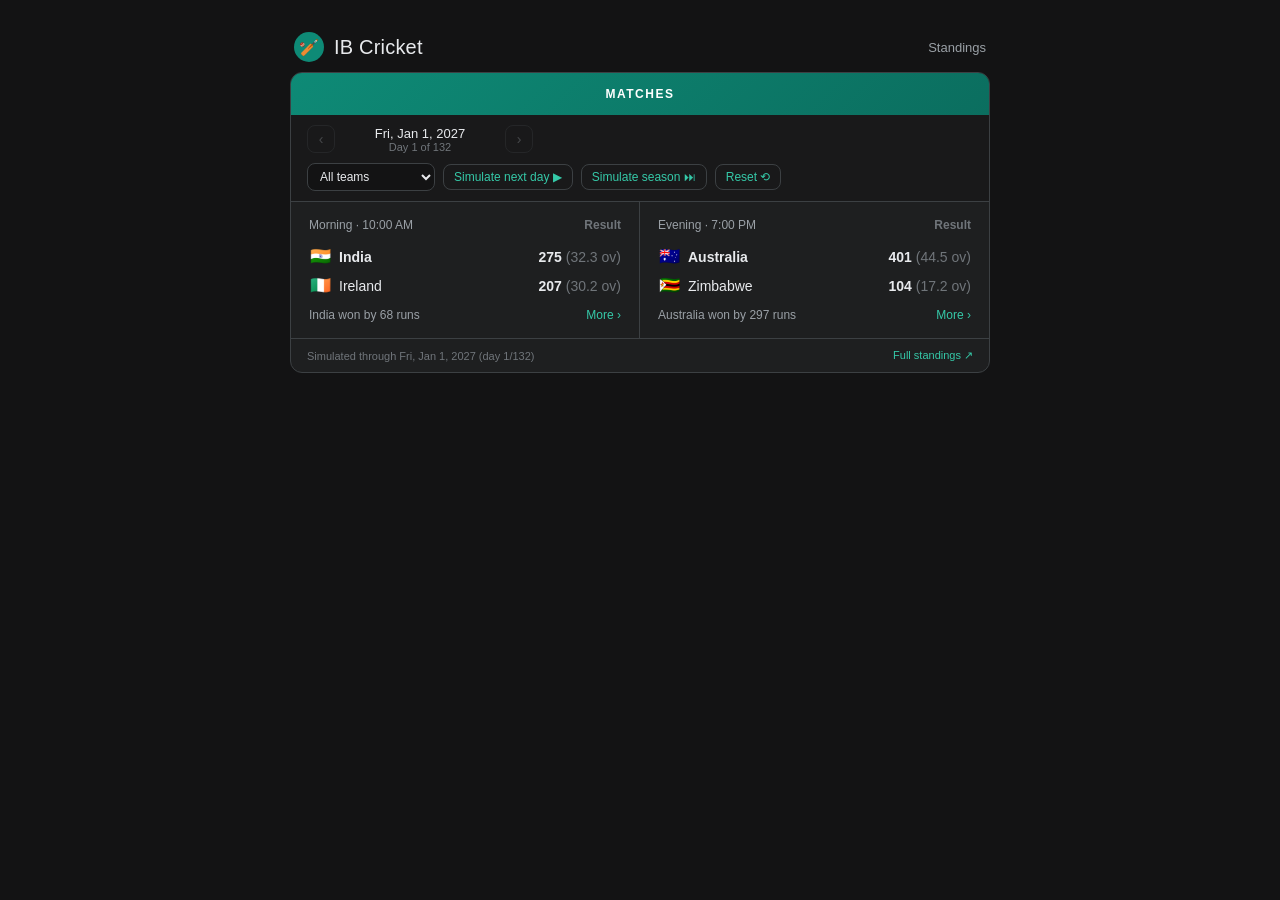
==== index.html @ 59e78767 "Build IB Cricket League 2027: 12-team schedule, sim engine, and site Ground-up build on an empty rep" ====
<!doctype html>
<html lang="en">
<head>
<meta charset="UTF-8" />
<meta name="viewport" content="width=device-width, initial-scale=1.0" />
<title>IB Cricket League 2027</title>
<link rel="icon" href="favicon.svg" />
<link rel="stylesheet" href="css/style.css" />
</head>
<body>
<div class="page">
  <div class="brand-row">
    <div class="brand">
      <div class="brand-badge">🏏</div>
      <div class="brand-name">IB Cricket</div>
    </div>
    <div class="brand-links">
      <a href="standings.html">Standings</a>
    </div>
  </div>

  <div class="card">
    <div class="card-header">MATCHES</div>

    <div class="toolbar">
      <div class="day-nav">
        <button id="prevDay" title="Previous day">‹</button>
        <div class="day-label" id="dayLabel">-</div>
        <button id="nextDay" title="Next day">›</button>
      </div>
      <div style="display:flex; gap:8px; align-items:center; flex-wrap:wrap;">
        <select id="teamFilter"></select>
        <button class="today-btn" id="simNextBtn">Simulate next day ▶</button>
        <button class="today-btn" id="simEndBtn">Simulate season ⏭</button>
        <button class="today-btn" id="resetBtn">Reset ⟲</button>
      </div>
    </div>

    <div id="matchArea"></div>

    <div class="card-footer">
      <span id="seasonProgress"></span>
      <a href="standings.html">Full standings ↗</a>
    </div>
  </div>
</div>

<script src="js/prng.js"></script>
<script src="js/data.js"></script>
<script src="js/schedule.js"></script>
<script src="js/simulate.js"></script>
<script src="js/season.js"></script>
<script src="js/home.js"></script>
</body>
</html>
---- css/style.css ----
:root {
  --bg: #131314;
  --card: #1e1f20;
  --border: #3c4043;
  --teal: #0e8a76;
  --teal-light: #35c9a8;
  --text: #e8eaed;
  --text-dim: #9aa0a6;
  --text-faint: #70757a;
  --red: #f28b82;
  --radius: 12px;
  font-family: "Google Sans", Roboto, Arial, Helvetica, sans-serif;
}

* {
  box-sizing: border-box;
}

body {
  margin: 0;
  background: var(--bg);
  color: var(--text);
  min-height: 100vh;
  display: flex;
  flex-direction: column;
  align-items: center;
  padding: 32px 16px 64px;
}

a {
  color: inherit;
  text-decoration: none;
}

.page {
  width: 100%;
  max-width: 700px;
}

.brand-row {
  display: flex;
  align-items: center;
  justify-content: space-between;
  margin-bottom: 10px;
  padding: 0 4px;
}

.brand {
  display: flex;
  align-items: center;
  gap: 10px;
}

.brand-badge {
  width: 30px;
  height: 30px;
  border-radius: 50%;
  background: var(--teal);
  display: flex;
  align-items: center;
  justify-content: center;
  font-size: 16px;
}

.brand-name {
  font-size: 20px;
  font-weight: 500;
  letter-spacing: 0.2px;
}

.brand-links {
  display: flex;
  gap: 16px;
  font-size: 13px;
  color: var(--text-dim);
}

.brand-links a:hover {
  color: var(--text);
}

/* ---- card ---- */

.card {
  background: var(--card);
  border: 1px solid var(--border);
  border-radius: var(--radius);
  overflow: hidden;
}

.card-header {
  background: linear-gradient(135deg, #0e8a76, #0b6e5f);
  padding: 14px 20px;
  text-align: center;
  font-size: 12px;
  font-weight: 600;
  letter-spacing: 1.5px;
  color: #fff;
}

.toolbar {
  display: flex;
  align-items: center;
  justify-content: space-between;
  gap: 10px;
  padding: 10px 16px;
  border-bottom: 1px solid var(--border);
  background: #19191a;
  flex-wrap: wrap;
}

.day-nav {
  display: flex;
  align-items: center;
  gap: 10px;
}

.day-nav button {
  background: none;
  border: 1px solid var(--border);
  color: var(--text-dim);
  border-radius: 8px;
  width: 28px;
  height: 28px;
  cursor: pointer;
  font-size: 14px;
  display: flex;
  align-items: center;
  justify-content: center;
}

.day-nav button:hover:not(:disabled) {
  border-color: var(--text-dim);
  color: var(--text);
}

.day-nav button:disabled {
  opacity: 0.35;
  cursor: default;
}

.day-label {
  font-size: 13px;
  color: var(--text);
  min-width: 150px;
  text-align: center;
}

.day-label .sub {
  color: var(--text-faint);
  font-size: 11px;
}

.toolbar select {
  background: #131314;
  color: var(--text);
  border: 1px solid var(--border);
  border-radius: 8px;
  padding: 5px 8px;
  font-size: 12px;
}

.today-btn {
  background: none;
  border: 1px solid var(--border);
  color: var(--teal-light);
  border-radius: 8px;
  padding: 5px 10px;
  font-size: 12px;
  cursor: pointer;
}
.today-btn:hover {
  border-color: var(--teal-light);
}

/* ---- match rows ---- */

.match-grid {
  display: grid;
  grid-template-columns: 1fr 1fr;
}

@media (max-width: 560px) {
  .match-grid {
    grid-template-columns: 1fr;
  }
  .match-block:first-child {
    border-right: none;
    border-bottom: 1px solid var(--border);
  }
}

.match-block {
  padding: 16px 18px;
  border-right: 1px solid var(--border);
  cursor: pointer;
}
.match-block:last-child {
  border-right: none;
}
.match-block:hover {
  background: rgba(255, 255, 255, 0.03);
}

.match-meta {
  display: flex;
  align-items: baseline;
  justify-content: space-between;
  margin-bottom: 10px;
  gap: 8px;
}

.match-meta .session {
  font-size: 12px;
  color: var(--text-dim);
}

.match-meta .status {
  font-size: 12px;
  font-weight: 600;
}
.status.live {
  color: var(--teal-light);
}
.status.upcoming {
  color: var(--text-faint);
}
.status.done {
  color: var(--text-faint);
}

.team-row {
  display: flex;
  align-items: center;
  justify-content: space-between;
  padding: 4px 0;
}

.team-id {
  display: flex;
  align-items: center;
  gap: 8px;
  font-size: 14px;
  min-width: 0;
}

.team-id .flag {
  font-size: 17px;
  width: 22px;
  text-align: center;
  flex-shrink: 0;
}

.team-id .tname {
  color: var(--text);
  white-space: nowrap;
  overflow: hidden;
  text-overflow: ellipsis;
}

.team-id .tname.winner {
  font-weight: 600;
}

.team-score {
  font-size: 14px;
  font-weight: 600;
  color: var(--text);
  white-space: nowrap;
}

.match-result-line {
  margin-top: 8px;
  font-size: 12px;
  color: var(--text-dim);
  display: flex;
  justify-content: space-between;
  align-items: center;
  gap: 8px;
}

.more-link {
  font-size: 12px;
  color: var(--teal-light);
  white-space: nowrap;
}

.card-footer {
  display: flex;
  justify-content: space-between;
  align-items: center;
  padding: 10px 16px;
  font-size: 11px;
  color: var(--text-faint);
  border-top: 1px solid var(--border);
}

.card-footer a {
  color: var(--teal-light);
}

/* ---- match detail page ---- */

.back-row {
  display: flex;
  align-items: center;
  gap: 10px;
  padding: 12px 16px;
  border-bottom: 1px solid var(--border);
  font-size: 13px;
  color: var(--text-dim);
  background: #19191a;
}

.back-row a {
  display: flex;
  align-items: center;
  gap: 6px;
  color: var(--text-dim);
}
.back-row a:hover {
  color: var(--text);
}

.score-summary {
  padding: 18px 20px 8px;
}

.score-summary .sub-line {
  text-align: center;
  font-size: 12px;
  color: var(--text-faint);
  margin-bottom: 14px;
}

.score-summary .team-row {
  padding: 8px 0;
}

.score-summary .team-id .tname {
  font-size: 16px;
}

.score-summary .team-score {
  font-size: 20px;
}

.result-line {
  text-align: center;
  font-size: 13px;
  color: var(--teal-light);
  font-weight: 600;
  margin: 10px 0 4px;
}

.tabs {
  display: flex;
  border-bottom: 1px solid var(--border);
  margin-top: 10px;
}

.tab {
  flex: 1;
  text-align: center;
  padding: 12px 4px;
  font-size: 13px;
  color: var(--text-dim);
  cursor: pointer;
  border-bottom: 2px solid transparent;
  font-weight: 500;
  background: none;
  border-top: none;
  border-left: none;
  border-right: none;
}

.tab.active {
  color: var(--text);
  border-bottom-color: var(--text);
}

.tab-content {
  padding: 18px 20px 22px;
}

.potm-banner {
  background: linear-gradient(135deg, #b23a2f, #8e2a22);
  border-radius: 10px;
  padding: 14px 16px;
  display: flex;
  align-items: center;
  justify-content: space-between;
  gap: 12px;
  margin-bottom: 20px;
}

.potm-banner .label {
  font-size: 11px;
  text-transform: uppercase;
  letter-spacing: 0.5px;
  color: #ffd7d2;
  margin-bottom: 4px;
}

.potm-banner .name {
  font-size: 15px;
  font-weight: 600;
  color: #fff;
}

.potm-avatar {
  width: 42px;
  height: 42px;
  border-radius: 50%;
  background: #d9502f;
  color: #fff;
  display: flex;
  align-items: center;
  justify-content: center;
  font-weight: 700;
  font-size: 14px;
  flex-shrink: 0;
}

.innings-summary {
  margin-bottom: 18px;
}

.innings-summary h4 {
  font-size: 13px;
  color: var(--text);
  margin: 0 0 8px;
  display: flex;
  align-items: center;
  gap: 8px;
}

.mini-line {
  display: flex;
  justify-content: space-between;
  font-size: 13px;
  padding: 3px 0;
  color: var(--text-dim);
}

.mini-line .name {
  color: var(--text);
}

.meta-block {
  font-size: 12px;
  color: var(--text-dim);
  border-top: 1px solid var(--border);
  padding-top: 12px;
  margin-top: 8px;
  line-height: 1.8;
}

.meta-block b {
  color: var(--text);
}

/* scorecard */

.team-toggle {
  display: flex;
  gap: 8px;
  margin-bottom: 16px;
}

.team-toggle button {
  flex: 1;
  background: #131314;
  border: 1px solid var(--border);
  color: var(--text-dim);
  padding: 8px;
  border-radius: 8px;
  font-size: 13px;
  cursor: pointer;
}

.team-toggle button.active {
  background: var(--teal);
  color: #fff;
  border-color: var(--teal);
}

.score-table {
  width: 100%;
  border-collapse: collapse;
  font-size: 13px;
  margin-bottom: 10px;
}

.score-table th {
  text-align: right;
  color: var(--text-faint);
  font-weight: 500;
  font-size: 11px;
  padding: 4px 6px;
}
.score-table th:first-child {
  text-align: left;
}

.score-table td {
  padding: 6px 6px;
  text-align: right;
  color: var(--text);
  border-top: 1px solid #2a2b2c;
}
.score-table td:first-child {
  text-align: left;
}

.batter-name {
  color: var(--text);
}
.batter-dismissal {
  display: block;
  font-size: 11px;
  color: var(--text-faint);
}

.extras-row td,
.total-row td {
  border-top: 1px solid var(--border);
  font-weight: 600;
}

.fow-block {
  font-size: 12px;
  color: var(--text-dim);
  line-height: 1.7;
  margin: 12px 0 18px;
}

.section-title {
  font-size: 12px;
  text-transform: uppercase;
  letter-spacing: 0.5px;
  color: var(--text-faint);
  margin: 18px 0 8px;
}

/* commentary */

.commentary-inn {
  margin-bottom: 18px;
}
.commentary-item {
  display: flex;
  gap: 10px;
  font-size: 13px;
  padding: 7px 0;
  border-top: 1px solid #2a2b2c;
}
.commentary-item .ov {
  color: var(--text-faint);
  min-width: 40px;
  flex-shrink: 0;
}
.commentary-item.wicket {
  color: var(--red);
}
.commentary-item.six {
  color: var(--teal-light);
}

/* standings */

.standings-table {
  width: 100%;
  border-collapse: collapse;
  font-size: 13px;
}

.standings-table th {
  text-align: right;
  font-size: 11px;
  color: var(--text-faint);
  font-weight: 500;
  padding: 8px 6px;
  border-bottom: 1px solid var(--border);
}
.standings-table th:nth-child(-n + 2) {
  text-align: left;
}

.standings-table td {
  text-align: right;
  padding: 8px 6px;
  border-top: 1px solid #2a2b2c;
}
.standings-table td:nth-child(-n + 2) {
  text-align: left;
}

.standings-table tr.highlight td {
  background: rgba(14, 138, 118, 0.15);
}

.standings-table .team-cell {
  display: flex;
  align-items: center;
  gap: 8px;
}

.empty-note {
  padding: 30px 20px;
  text-align: center;
  color: var(--text-faint);
  font-size: 13px;
}
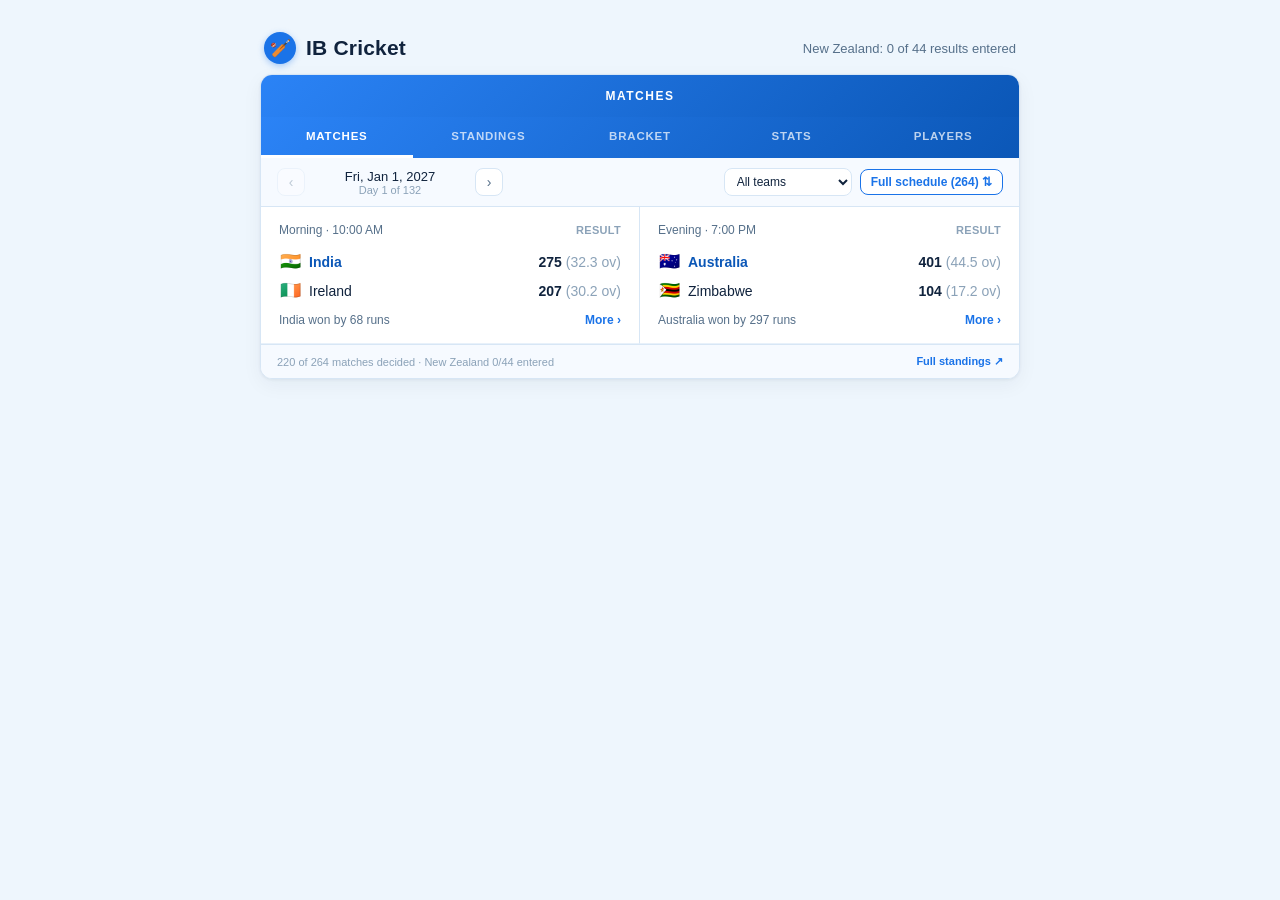
==== commit 45b8516c: "Auto-simulate every match except New Zealand's New Zealand is the only team whose results are entere" ====
--- a/index.html
+++ b/index.html
@@ -15,12 +15,13 @@
       <div class="brand-name">IB Cricket</div>
     </div>
     <div class="brand-links">
-      <a href="standings.html">Standings</a>
+      <span id="tournamentStatus"></span>
     </div>
   </div>
 
   <div class="card">
     <div class="card-header">MATCHES</div>
+    <div id="tabbarMount"></div>
 
     <div class="toolbar">
       <div class="day-nav">
@@ -30,9 +31,7 @@
       </div>
       <div style="display:flex; gap:8px; align-items:center; flex-wrap:wrap;">
         <select id="teamFilter"></select>
-        <button class="today-btn" id="simNextBtn">Simulate next day ▶</button>
-        <button class="today-btn" id="simEndBtn">Simulate season ⏭</button>
-        <button class="today-btn" id="resetBtn">Reset ⟲</button>
+        <button class="today-btn" id="fullScheduleBtn" style="display:none;"></button>
       </div>
     </div>
 
@@ -48,8 +47,12 @@
 <script src="js/prng.js"></script>
 <script src="js/data.js"></script>
 <script src="js/schedule.js"></script>
+<script src="js/store.js"></script>
+<script src="js/autofill.js"></script>
 <script src="js/simulate.js"></script>
+<script src="js/resolve.js"></script>
 <script src="js/season.js"></script>
+<script src="js/tabbar.js"></script>
 <script src="js/home.js"></script>
 </body>
 </html>
--- a/css/style.css
+++ b/css/style.css
@@ -1,13 +1,16 @@
 :root {
-  --bg: #131314;
-  --card: #1e1f20;
-  --border: #3c4043;
-  --teal: #0e8a76;
-  --teal-light: #35c9a8;
-  --text: #e8eaed;
-  --text-dim: #9aa0a6;
-  --text-faint: #70757a;
-  --red: #f28b82;
+  --bg: #eef6fd;
+  --card: #ffffff;
+  --border: #d7e6f5;
+  --border-soft: #e8f1fa;
+  --blue: #1a73e8;
+  --blue-dark: #0b57b7;
+  --blue-light: #eaf2ff;
+  --text: #10233d;
+  --text-dim: #56708a;
+  --text-faint: #8ba2b8;
+  --green: #1e8e3e;
+  --red: #d93025;
   --radius: 12px;
   font-family: "Google Sans", Roboto, Arial, Helvetica, sans-serif;
 }
@@ -34,7 +37,7 @@
 
 .page {
   width: 100%;
-  max-width: 700px;
+  max-width: 760px;
 }
 
 .brand-row {
@@ -52,20 +55,22 @@
 }
 
 .brand-badge {
-  width: 30px;
-  height: 30px;
+  width: 32px;
+  height: 32px;
   border-radius: 50%;
-  background: var(--teal);
+  background: var(--blue);
   display: flex;
   align-items: center;
   justify-content: center;
-  font-size: 16px;
+  font-size: 17px;
+  box-shadow: 0 2px 6px rgba(26, 115, 232, 0.35);
 }
 
 .brand-name {
-  font-size: 20px;
-  font-weight: 500;
+  font-size: 21px;
+  font-weight: 600;
   letter-spacing: 0.2px;
+  color: var(--text);
 }
 
 .brand-links {
@@ -76,7 +81,7 @@
 }
 
 .brand-links a:hover {
-  color: var(--text);
+  color: var(--blue);
 }
 
 /* ---- card ---- */
@@ -86,15 +91,44 @@
   border: 1px solid var(--border);
   border-radius: var(--radius);
   overflow: hidden;
+  box-shadow: 0 1px 3px rgba(16, 35, 61, 0.06), 0 6px 20px rgba(16, 35, 61, 0.05);
 }
 
 .card-header {
-  background: linear-gradient(135deg, #0e8a76, #0b6e5f);
+  background: linear-gradient(135deg, #2b83f6, #0b57b7);
   padding: 14px 20px;
   text-align: center;
   font-size: 12px;
-  font-weight: 600;
+  font-weight: 700;
   letter-spacing: 1.5px;
+  color: #fff;
+}
+
+/* ---- shared tab bar (Matches / Standings / Bracket / Stats / Players) ---- */
+
+.tabbar {
+  display: flex;
+  background: linear-gradient(135deg, #2b83f6, #0b57b7);
+}
+
+.tabbar a {
+  flex: 1;
+  text-align: center;
+  padding: 13px 4px;
+  font-size: 11.5px;
+  font-weight: 700;
+  letter-spacing: 0.8px;
+  color: rgba(255, 255, 255, 0.72);
+  border-bottom: 3px solid transparent;
+  text-transform: uppercase;
+}
+
+.tabbar a.active {
+  color: #fff;
+  border-bottom-color: #fff;
+}
+
+.tabbar a:hover {
   color: #fff;
 }
 
@@ -105,7 +139,7 @@
   gap: 10px;
   padding: 10px 16px;
   border-bottom: 1px solid var(--border);
-  background: #19191a;
+  background: #f6faff;
   flex-wrap: wrap;
 }
 
@@ -116,7 +150,7 @@
 }
 
 .day-nav button {
-  background: none;
+  background: #fff;
   border: 1px solid var(--border);
   color: var(--text-dim);
   border-radius: 8px;
@@ -130,8 +164,8 @@
 }
 
 .day-nav button:hover:not(:disabled) {
-  border-color: var(--text-dim);
-  color: var(--text);
+  border-color: var(--blue);
+  color: var(--blue);
 }
 
 .day-nav button:disabled {
@@ -152,7 +186,7 @@
 }
 
 .toolbar select {
-  background: #131314;
+  background: #fff;
   color: var(--text);
   border: 1px solid var(--border);
   border-radius: 8px;
@@ -160,17 +194,27 @@
   font-size: 12px;
 }
 
-.today-btn {
-  background: none;
-  border: 1px solid var(--border);
-  color: var(--teal-light);
+.today-btn,
+.pill-btn {
+  background: #fff;
+  border: 1px solid var(--blue);
+  color: var(--blue);
   border-radius: 8px;
   padding: 5px 10px;
   font-size: 12px;
   cursor: pointer;
-}
-.today-btn:hover {
-  border-color: var(--teal-light);
+  font-weight: 600;
+}
+.today-btn:hover,
+.pill-btn:hover {
+  background: var(--blue-light);
+}
+.pill-btn.primary {
+  background: var(--blue);
+  color: #fff;
+}
+.pill-btn.primary:hover {
+  background: var(--blue-dark);
 }
 
 /* ---- match rows ---- */
@@ -193,13 +237,14 @@
 .match-block {
   padding: 16px 18px;
   border-right: 1px solid var(--border);
+  border-bottom: 1px solid var(--border-soft);
   cursor: pointer;
 }
 .match-block:last-child {
   border-right: none;
 }
 .match-block:hover {
-  background: rgba(255, 255, 255, 0.03);
+  background: #f6faff;
 }
 
 .match-meta {
@@ -216,11 +261,13 @@
 }
 
 .match-meta .status {
-  font-size: 12px;
-  font-weight: 600;
+  font-size: 11px;
+  font-weight: 700;
+  letter-spacing: 0.3px;
+  text-transform: uppercase;
 }
 .status.live {
-  color: var(--teal-light);
+  color: var(--blue);
 }
 .status.upcoming {
   color: var(--text-faint);
@@ -259,12 +306,13 @@
 }
 
 .team-id .tname.winner {
-  font-weight: 600;
+  font-weight: 700;
+  color: var(--blue-dark);
 }
 
 .team-score {
   font-size: 14px;
-  font-weight: 600;
+  font-weight: 700;
   color: var(--text);
   white-space: nowrap;
 }
@@ -281,10 +329,21 @@
 
 .more-link {
   font-size: 12px;
-  color: var(--teal-light);
+  font-weight: 600;
+  color: var(--blue);
   white-space: nowrap;
 }
 
+.schedule-date-header {
+  padding: 8px 18px;
+  font-size: 12px;
+  font-weight: 700;
+  color: var(--blue-dark);
+  background: #f0f6ff;
+  border-top: 1px solid var(--border);
+  border-bottom: 1px solid var(--border);
+}
+
 .card-footer {
   display: flex;
   justify-content: space-between;
@@ -293,10 +352,12 @@
   font-size: 11px;
   color: var(--text-faint);
   border-top: 1px solid var(--border);
+  background: #f6faff;
 }
 
 .card-footer a {
-  color: var(--teal-light);
+  color: var(--blue);
+  font-weight: 600;
 }
 
 /* ---- match detail page ---- */
@@ -309,7 +370,7 @@
   border-bottom: 1px solid var(--border);
   font-size: 13px;
   color: var(--text-dim);
-  background: #19191a;
+  background: #f6faff;
 }
 
 .back-row a {
@@ -319,7 +380,7 @@
   color: var(--text-dim);
 }
 .back-row a:hover {
-  color: var(--text);
+  color: var(--blue);
 }
 
 .score-summary {
@@ -348,8 +409,8 @@
 .result-line {
   text-align: center;
   font-size: 13px;
-  color: var(--teal-light);
-  font-weight: 600;
+  color: var(--blue-dark);
+  font-weight: 700;
   margin: 10px 0 4px;
 }
 
@@ -367,7 +428,7 @@
   color: var(--text-dim);
   cursor: pointer;
   border-bottom: 2px solid transparent;
-  font-weight: 500;
+  font-weight: 600;
   background: none;
   border-top: none;
   border-left: none;
@@ -375,8 +436,8 @@
 }
 
 .tab.active {
-  color: var(--text);
-  border-bottom-color: var(--text);
+  color: var(--blue-dark);
+  border-bottom-color: var(--blue);
 }
 
 .tab-content {
@@ -384,7 +445,7 @@
 }
 
 .potm-banner {
-  background: linear-gradient(135deg, #b23a2f, #8e2a22);
+  background: linear-gradient(135deg, #ffb648, #ff8f2e);
   border-radius: 10px;
   padding: 14px 16px;
   display: flex;
@@ -398,13 +459,13 @@
   font-size: 11px;
   text-transform: uppercase;
   letter-spacing: 0.5px;
-  color: #ffd7d2;
+  color: #fff3e0;
   margin-bottom: 4px;
 }
 
 .potm-banner .name {
   font-size: 15px;
-  font-weight: 600;
+  font-weight: 700;
   color: #fff;
 }
 
@@ -412,7 +473,7 @@
   width: 42px;
   height: 42px;
   border-radius: 50%;
-  background: #d9502f;
+  background: #e8710a;
   color: #fff;
   display: flex;
   align-items: center;
@@ -470,19 +531,20 @@
 
 .team-toggle button {
   flex: 1;
-  background: #131314;
+  background: #fff;
   border: 1px solid var(--border);
   color: var(--text-dim);
   padding: 8px;
   border-radius: 8px;
   font-size: 13px;
   cursor: pointer;
+  font-weight: 600;
 }
 
 .team-toggle button.active {
-  background: var(--teal);
+  background: var(--blue);
   color: #fff;
-  border-color: var(--teal);
+  border-color: var(--blue);
 }
 
 .score-table {
@@ -495,7 +557,7 @@
 .score-table th {
   text-align: right;
   color: var(--text-faint);
-  font-weight: 500;
+  font-weight: 600;
   font-size: 11px;
   padding: 4px 6px;
 }
@@ -507,7 +569,7 @@
   padding: 6px 6px;
   text-align: right;
   color: var(--text);
-  border-top: 1px solid #2a2b2c;
+  border-top: 1px solid var(--border-soft);
 }
 .score-table td:first-child {
   text-align: left;
@@ -525,7 +587,7 @@
 .extras-row td,
 .total-row td {
   border-top: 1px solid var(--border);
-  font-weight: 600;
+  font-weight: 700;
 }
 
 .fow-block {
@@ -541,30 +603,26 @@
   letter-spacing: 0.5px;
   color: var(--text-faint);
   margin: 18px 0 8px;
-}
-
-/* commentary */
-
-.commentary-inn {
+  font-weight: 700;
+}
+
+/* key moments (from fall of wickets) */
+
+.moments-inn {
   margin-bottom: 18px;
 }
-.commentary-item {
+.moment-item {
   display: flex;
   gap: 10px;
   font-size: 13px;
   padding: 7px 0;
-  border-top: 1px solid #2a2b2c;
-}
-.commentary-item .ov {
+  border-top: 1px solid var(--border-soft);
+  color: var(--red);
+}
+.moment-item .ov {
   color: var(--text-faint);
   min-width: 40px;
   flex-shrink: 0;
-}
-.commentary-item.wicket {
-  color: var(--red);
-}
-.commentary-item.six {
-  color: var(--teal-light);
 }
 
 /* standings */
@@ -579,7 +637,7 @@
   text-align: right;
   font-size: 11px;
   color: var(--text-faint);
-  font-weight: 500;
+  font-weight: 600;
   padding: 8px 6px;
   border-bottom: 1px solid var(--border);
 }
@@ -590,20 +648,46 @@
 .standings-table td {
   text-align: right;
   padding: 8px 6px;
-  border-top: 1px solid #2a2b2c;
+  border-top: 1px solid var(--border-soft);
 }
 .standings-table td:nth-child(-n + 2) {
   text-align: left;
 }
 
 .standings-table tr.highlight td {
-  background: rgba(14, 138, 118, 0.15);
+  background: var(--blue-light);
 }
 
 .standings-table .team-cell {
   display: flex;
   align-items: center;
   gap: 8px;
+}
+
+.form-strip {
+  display: flex;
+  gap: 3px;
+  justify-content: flex-end;
+}
+.form-dot {
+  width: 18px;
+  height: 18px;
+  border-radius: 50%;
+  display: flex;
+  align-items: center;
+  justify-content: center;
+  font-size: 10px;
+  font-weight: 700;
+  color: #fff;
+}
+.form-dot.w {
+  background: var(--green);
+}
+.form-dot.l {
+  background: var(--red);
+}
+.form-dot.t {
+  background: var(--text-faint);
 }
 
 .empty-note {
@@ -612,3 +696,198 @@
   color: var(--text-faint);
   font-size: 13px;
 }
+
+/* ---- entry form ---- */
+
+.entry-section {
+  padding: 16px 18px;
+}
+
+.entry-section h3 {
+  font-size: 14px;
+  margin: 18px 0 10px;
+  color: var(--text);
+}
+
+.entry-table {
+  width: 100%;
+  border-collapse: collapse;
+  font-size: 12.5px;
+  margin-bottom: 6px;
+}
+
+.entry-table th {
+  text-align: center;
+  color: var(--text-faint);
+  font-weight: 600;
+  font-size: 10.5px;
+  padding: 4px 3px;
+}
+.entry-table th:first-child {
+  text-align: left;
+}
+
+.entry-table td {
+  padding: 3px;
+  text-align: center;
+  border-top: 1px solid var(--border-soft);
+}
+.entry-table td:first-child {
+  text-align: left;
+  color: var(--text);
+  white-space: nowrap;
+}
+
+.entry-table input[type="number"] {
+  width: 46px;
+  padding: 4px;
+  border: 1px solid var(--border);
+  border-radius: 6px;
+  text-align: center;
+  font-size: 12.5px;
+}
+.entry-table input[type="text"] {
+  width: 64px;
+  padding: 4px;
+  border: 1px solid var(--border);
+  border-radius: 6px;
+  text-align: center;
+  font-size: 12.5px;
+}
+.entry-table select {
+  padding: 4px;
+  border: 1px solid var(--border);
+  border-radius: 6px;
+  font-size: 12px;
+}
+
+.entry-totals {
+  font-size: 12px;
+  color: var(--text-dim);
+  padding: 8px 0;
+  border-top: 1px solid var(--border);
+  margin-top: 6px;
+}
+.entry-totals b {
+  color: var(--text);
+}
+
+.entry-row-inline {
+  display: flex;
+  gap: 14px;
+  align-items: center;
+  margin-bottom: 10px;
+  font-size: 13px;
+  flex-wrap: wrap;
+}
+.entry-row-inline select {
+  padding: 6px 8px;
+  border: 1px solid var(--border);
+  border-radius: 8px;
+  font-size: 13px;
+}
+
+.entry-actions {
+  display: flex;
+  gap: 10px;
+  padding: 16px 18px;
+  border-top: 1px solid var(--border);
+  background: #f6faff;
+}
+
+.hint {
+  font-size: 11.5px;
+  color: var(--text-faint);
+  margin: -4px 0 10px;
+}
+
+/* players / stats leaderboards */
+
+.leader-table {
+  width: 100%;
+  border-collapse: collapse;
+  font-size: 13px;
+  margin-bottom: 20px;
+}
+.leader-table th {
+  text-align: right;
+  font-size: 11px;
+  color: var(--text-faint);
+  font-weight: 600;
+  padding: 6px;
+  border-bottom: 1px solid var(--border);
+}
+.leader-table th:nth-child(-n + 2) {
+  text-align: left;
+}
+.leader-table td {
+  padding: 8px 6px;
+  text-align: right;
+  border-top: 1px solid var(--border-soft);
+}
+.leader-table td:nth-child(-n + 2) {
+  text-align: left;
+}
+
+.player-cell {
+  display: flex;
+  align-items: center;
+  gap: 10px;
+}
+
+.player-avatar {
+  width: 30px;
+  height: 30px;
+  border-radius: 50%;
+  color: #fff;
+  display: flex;
+  align-items: center;
+  justify-content: center;
+  font-size: 11px;
+  font-weight: 700;
+  flex-shrink: 0;
+}
+
+.player-name-sub {
+  display: block;
+  font-size: 11px;
+  color: var(--text-faint);
+}
+
+.leader-table.one-label th:nth-child(-n + 2),
+.leader-table.one-label td:nth-child(-n + 2) {
+  text-align: right;
+}
+.leader-table.one-label th:first-child,
+.leader-table.one-label td:first-child {
+  text-align: left;
+}
+
+/* bracket */
+
+.bracket-stage {
+  padding: 16px 18px;
+  border-bottom: 1px solid var(--border);
+}
+.bracket-stage h3 {
+  font-size: 13px;
+  text-transform: uppercase;
+  letter-spacing: 0.5px;
+  color: var(--blue-dark);
+  margin: 0 0 12px;
+}
+.bracket-match {
+  border: 1px solid var(--border);
+  border-radius: 10px;
+  padding: 10px 14px;
+  margin-bottom: 10px;
+  cursor: pointer;
+}
+.bracket-match:hover {
+  background: #f6faff;
+}
+.bracket-note {
+  font-size: 12px;
+  color: var(--text-dim);
+  margin-bottom: 10px;
+}
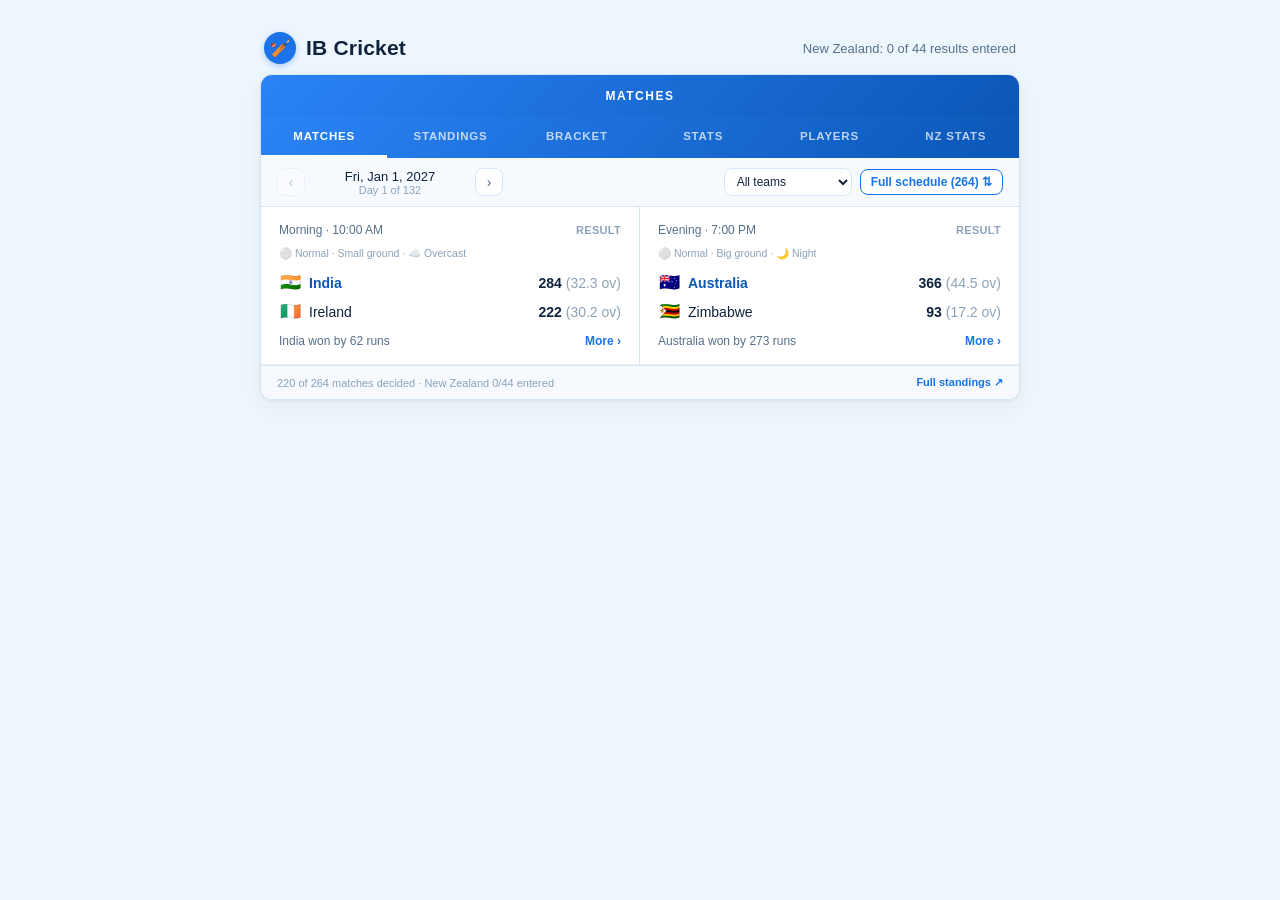
==== commit 5574ec21: "NZ always bats 2nd (batting-only entry) + match conditions + NZ stats page Three changes:  1. Match " ====
--- a/index.html
+++ b/index.html
@@ -47,6 +47,7 @@
 <script src="js/prng.js"></script>
 <script src="js/data.js"></script>
 <script src="js/schedule.js"></script>
+<script src="js/conditions.js"></script>
 <script src="js/store.js"></script>
 <script src="js/autofill.js"></script>
 <script src="js/simulate.js"></script>
--- a/css/style.css
+++ b/css/style.css
@@ -260,6 +260,12 @@
   color: var(--text-dim);
 }
 
+.conditions-tag {
+  font-size: 10.5px;
+  color: var(--text-faint);
+  margin-bottom: 8px;
+}
+
 .match-meta .status {
   font-size: 11px;
   font-weight: 700;
